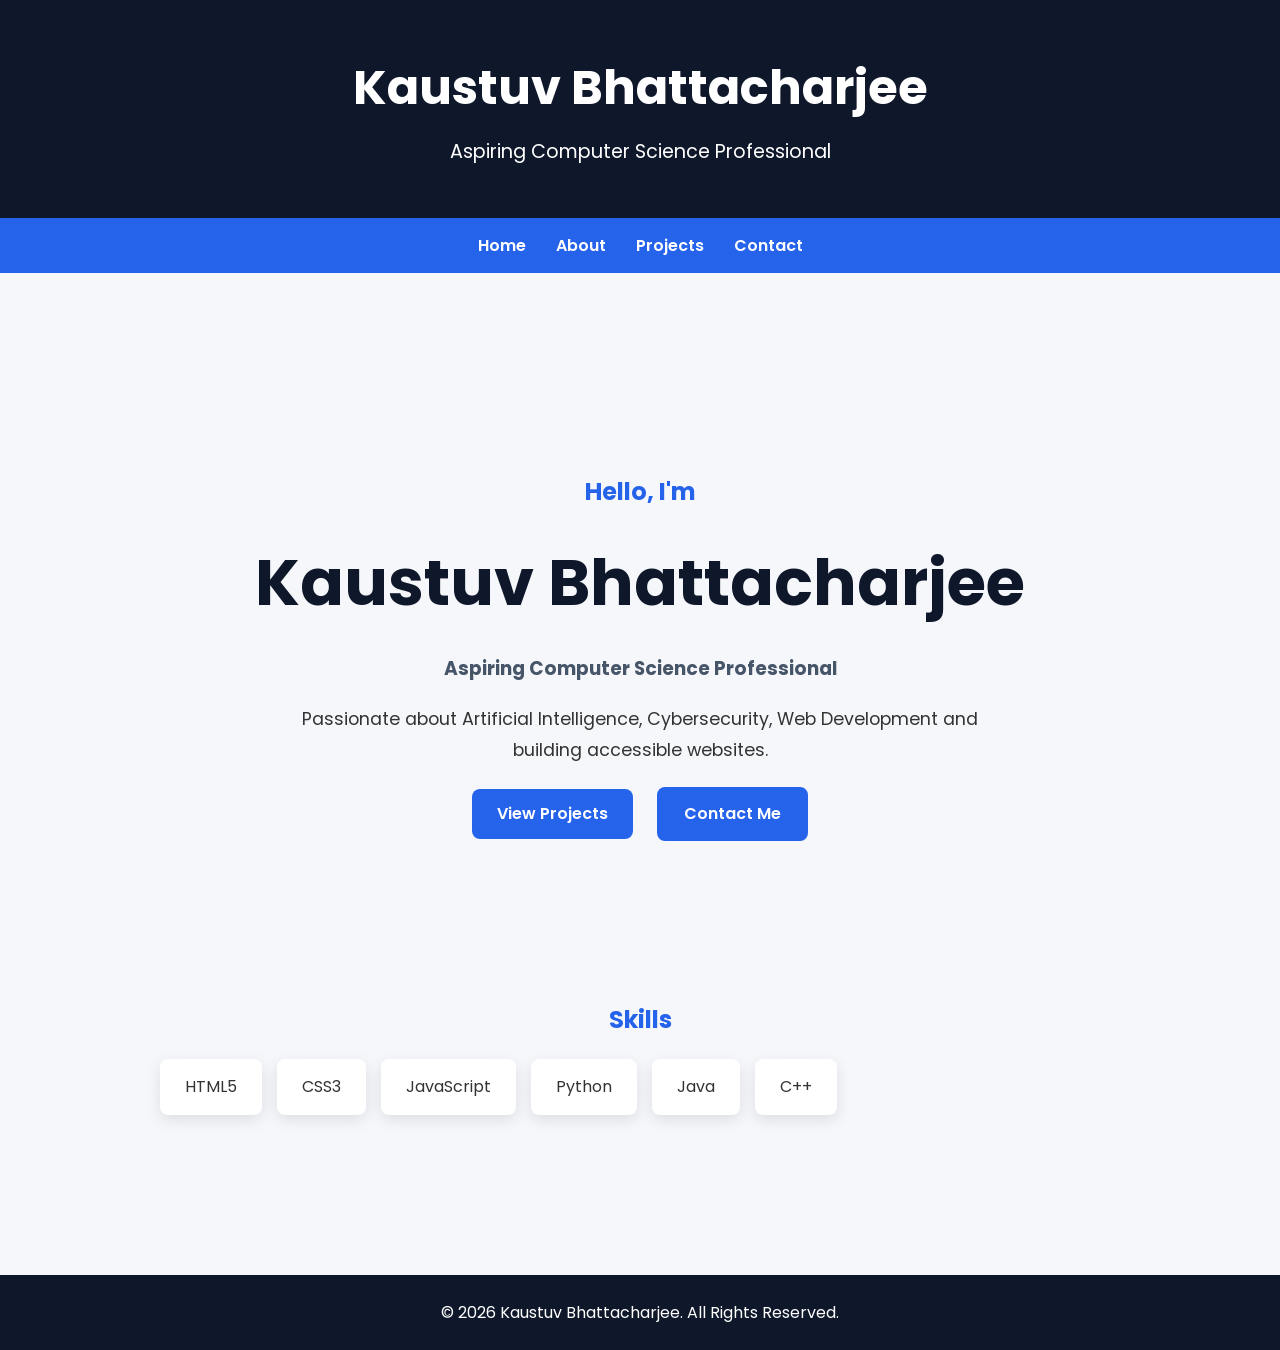
==== index.html @ 0287fb3d "Initial portfolio website" ====
<!DOCTYPE html>
<html lang="en">
<head>
    <meta charset="UTF-8">
    <meta name="viewport" content="width=device-width, initial-scale=1.0">

    <!-- SEO Meta Tags -->
    <meta name="description" content="Portfolio of Kaustuv Bhattacharjee, Aspiring Computer Science Professional specializing in AI, Cybersecurity, and Web Development.">
    <meta name="keywords" content="Portfolio, Computer Science, AI, Cybersecurity, Web Development">
    <meta name="author" content="Kaustuv Bhattacharjee">

    <title>Kaustuv Bhattacharjee | Portfolio</title>

    <link rel="stylesheet" href="css/style.css">
    <link rel="stylesheet" href="css/responsive.css">
</head>

<body>

    <a href="#main-content" class="skip-link">Skip to Main Content</a>

    <header>
        <h1>Kaustuv Bhattacharjee</h1>
        <p>Aspiring Computer Science Professional</p>
    </header>

    <nav aria-label="Primary Navigation">
        <ul>
            <li><a href="index.html" aria-current="page">Home</a></li>
            <li><a href="about.html">About</a></li>
            <li><a href="projects.html">Projects</a></li>
            <li><a href="contact.html">Contact</a></li>
        </ul>
    </nav>

    <main id="main-content">

        <section id="hero">

    <section id="hero">

    <div class="hero-text">

        <h2>Hello, I'm</h2>

        <h1>Kaustuv Bhattacharjee</h1>

        <h3>Aspiring Computer Science Professional</h3>

        <p>
            Passionate about Artificial Intelligence, Cybersecurity,
            Web Development and building accessible websites.
        </p>

        <a href="projects.html" class="btn">View Projects</a>

        <a href="contact.html" class="btn-secondary">Contact Me</a>

    </div>

</section>
        <section id="skills">
            <h2>Skills</h2>

            <ul>
                <li>HTML5</li>
                <li>CSS3</li>
                <li>JavaScript</li>
                <li>Python</li>
                <li>Java</li>
                <li>C++</li>
            </ul>
        </section>

    </main>

    <footer>
        <p>&copy; 2026 Kaustuv Bhattacharjee. All Rights Reserved.</p>
    </footer>

    <script src="js/script.js"></script>

</body>
</html>
---- css/style.css ----
/* Google Font */
@import url('https://fonts.googleapis.com/css2?family=Poppins:wght@300;400;600;700&display=swap');

*{
    margin:0;
    padding:0;
    box-sizing:border-box;
    font-family:'Poppins',sans-serif;
}

html{
    scroll-behavior:smooth;
}

body{
    background:#f5f7fa;
    color:#333;
    line-height:1.6;
}

/* Skip Link */
.skip-link{
    position:absolute;
    left:-9999px;
}

.skip-link:focus{
    left:20px;
    top:20px;
    background:#2563eb;
    color:white;
    padding:10px;
    border-radius:5px;
}

/* Header */

header{
    background:#0f172a;
    color:white;
    text-align:center;
    padding:50px 20px;
}

header h1{
    font-size:3rem;
}

header p{
    font-size:1.2rem;
    margin-top:10px;
}

/* Navigation */

nav{
    background:#2563eb;
    position:sticky;
    top:0;
}

nav ul{
    display:flex;
    justify-content:center;
    list-style:none;
}

nav ul li{
    margin:15px;
}

nav a{
    color:white;
    text-decoration:none;
    font-weight:600;
}

nav a:hover{
    color:#ffd700;
}

/* Sections */

section{
    max-width:1000px;
    margin:auto;
    padding:60px 20px;
}

section h2{
    margin-bottom:20px;
    color:#2563eb;
}

/* Button */

#hero a{
    display:inline-block;
    margin-top:20px;
    background:#2563eb;
    color:white;
    padding:12px 25px;
    text-decoration:none;
    border-radius:8px;
    transition:.3s;
}

#hero a:hover{
    background:#1d4ed8;
}

/* Skills */

#skills ul{
    display:flex;
    flex-wrap:wrap;
    gap:15px;
    list-style:none;
}

#skills li{
    background:white;
    padding:15px 25px;
    border-radius:8px;
    box-shadow:0 5px 15px rgba(0,0,0,.1);
}

/* Footer */

footer{
    background:#0f172a;
    color:white;
    text-align:center;
    padding:25px;
}
/* Hero Section */

#hero{
    max-width:1100px;
    margin:auto;
    text-align:center;
    padding:100px 20px;
}

.hero-text h2{
    color:#2563eb;
    font-size:1.5rem;
}

.hero-text h1{
    font-size:4rem;
    color:#0f172a;
    margin:20px 0;
}

.hero-text h3{
    color:#475569;
    margin-bottom:20px;
}

.hero-text p{
    max-width:700px;
    margin:auto;
    font-size:1.1rem;
    line-height:1.8;
}

.btn,
.btn-secondary{
    display:inline-block;
    margin:30px 10px 0;
    padding:14px 30px;
    border-radius:8px;
    text-decoration:none;
    font-weight:600;
}

.btn{
    background:#2563eb;
    color:white;
}

.btn:hover{
    background:#1d4ed8;
}

.btn-secondary{
    border:2px solid #2563eb;
    color:#2563eb;
}

.btn-secondary:hover{
    background:#2563eb;
    color:white;
}
/* Projects */

.project-grid{
display:grid;
grid-template-columns:repeat(auto-fit,minmax(300px,1fr));
gap:30px;
margin-top:30px;
}

.project-card{
background:white;
padding:25px;
border-radius:12px;
box-shadow:0 10px 20px rgba(0,0,0,.1);
transition:.3s;
}

.project-card:hover{
transform:translateY(-8px);
}

.project-card h3{
margin-bottom:15px;
color:#2563eb;
}

.project-card a{
display:inline-block;
margin-top:15px;
text-decoration:none;
background:#2563eb;
color:white;
padding:10px 18px;
border-radius:6px;
}
/* Contact Form */

form{

max-width:700px;

margin:auto;

background:white;

padding:35px;

border-radius:12px;

box-shadow:0 10px 25px rgba(0,0,0,.1);

}

.form-group{

margin-bottom:20px;

}

label{

display:block;

margin-bottom:8px;

font-weight:600;

}

input,
textarea{

width:100%;

padding:12px;

border:1px solid #ccc;

border-radius:8px;

font-size:16px;

}

input:focus,
textarea:focus{

outline:3px solid #2563eb;

border-color:#2563eb;

}

button{

background:#2563eb;

color:white;

padding:12px 24px;

border:none;

border-radius:8px;

font-size:16px;

cursor:pointer;

}

button:hover{

background:#1d4ed8;

}
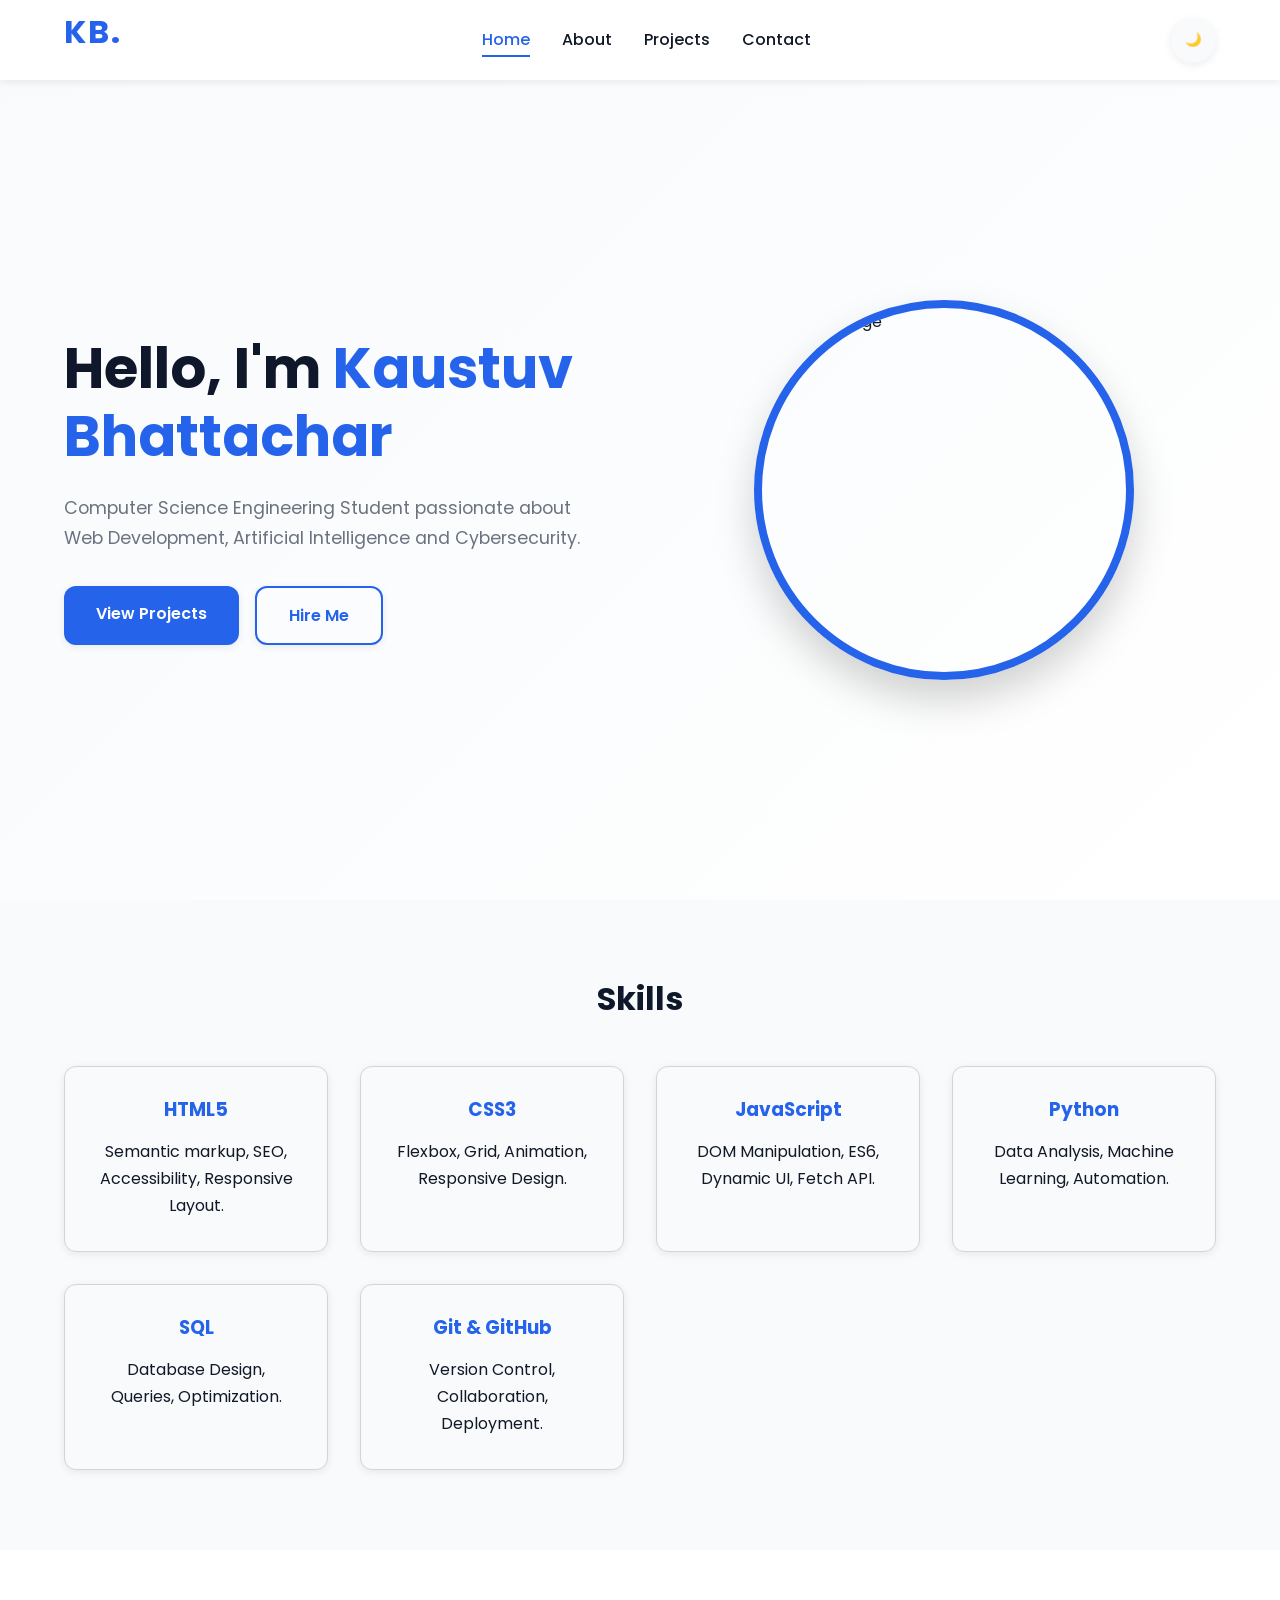
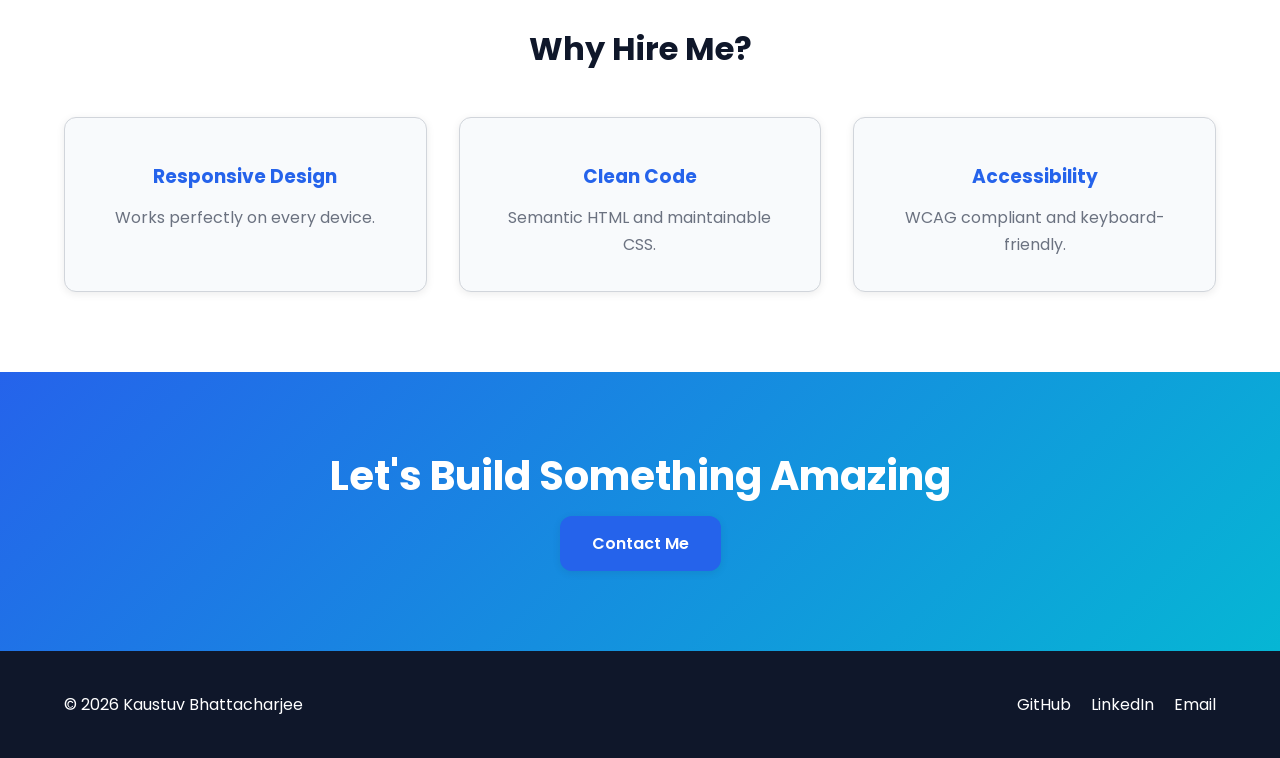
==== commit b6356979: "Initial portfolio submission" ====
--- a/index.html
+++ b/index.html
@@ -1,84 +1,364 @@
 <!DOCTYPE html>
 <html lang="en">
+
 <head>
+
     <meta charset="UTF-8">
     <meta name="viewport" content="width=device-width, initial-scale=1.0">
 
-    <!-- SEO Meta Tags -->
-    <meta name="description" content="Portfolio of Kaustuv Bhattacharjee, Aspiring Computer Science Professional specializing in AI, Cybersecurity, and Web Development.">
-    <meta name="keywords" content="Portfolio, Computer Science, AI, Cybersecurity, Web Development">
+    <title>Kaustuv Bhattacharjee | Portfolio</title>
+
+    <meta name="description"
+        content="Professional portfolio of Kaustuv Bhattacharjee - Computer Science Engineering Student, Web Developer, AI Enthusiast and Problem Solver.">
+
+    <meta name="keywords"
+        content="Portfolio, HTML5, CSS3, JavaScript, Web Developer, AI, CSE Student">
+
     <meta name="author" content="Kaustuv Bhattacharjee">
 
-    <title>Kaustuv Bhattacharjee | Portfolio</title>
-
+    <link rel="stylesheet" href="css/theme.css">
     <link rel="stylesheet" href="css/style.css">
     <link rel="stylesheet" href="css/responsive.css">
+
+    <script defer src="js/script.js"></script>
+
 </head>
 
 <body>
 
-    <a href="#main-content" class="skip-link">Skip to Main Content</a>
-
-    <header>
-        <h1>Kaustuv Bhattacharjee</h1>
-        <p>Aspiring Computer Science Professional</p>
+    <!-- Skip Navigation -->
+
+    <a href="#main-content" class="skip-link">
+        Skip to Main Content
+    </a>
+
+    <!-- Header -->
+
+    <header class="header">
+
+        <div class="container">
+
+            <h1 class="logo">KB.</h1>
+
+            <nav class="navbar" aria-label="Primary Navigation">
+
+                <button class="menu-toggle"
+                    aria-label="Toggle Navigation">
+
+                    ☰
+
+                </button>
+
+                <ul class="nav-links">
+
+                    <li><a href="index.html" class="active">Home</a></li>
+
+                    <li><a href="about.html">About</a></li>
+
+                    <li><a href="projects.html">Projects</a></li>
+
+                    <li><a href="contact.html">Contact</a></li>
+
+                </ul>
+
+            </nav>
+
+            <button id="themeToggle"
+                aria-label="Toggle Dark Mode">
+
+                🌙
+
+            </button>
+
+        </div>
+
     </header>
 
-    <nav aria-label="Primary Navigation">
-        <ul>
-            <li><a href="index.html" aria-current="page">Home</a></li>
-            <li><a href="about.html">About</a></li>
-            <li><a href="projects.html">Projects</a></li>
-            <li><a href="contact.html">Contact</a></li>
-        </ul>
-    </nav>
+    <!-- Hero -->
 
     <main id="main-content">
 
-        <section id="hero">
-
-    <section id="hero">
-
-    <div class="hero-text">
-
-        <h2>Hello, I'm</h2>
-
-        <h1>Kaustuv Bhattacharjee</h1>
-
-        <h3>Aspiring Computer Science Professional</h3>
-
-        <p>
-            Passionate about Artificial Intelligence, Cybersecurity,
-            Web Development and building accessible websites.
-        </p>
-
-        <a href="projects.html" class="btn">View Projects</a>
-
-        <a href="contact.html" class="btn-secondary">Contact Me</a>
-
-    </div>
-
-</section>
-        <section id="skills">
-            <h2>Skills</h2>
-
-            <ul>
-                <li>HTML5</li>
-                <li>CSS3</li>
-                <li>JavaScript</li>
-                <li>Python</li>
-                <li>Java</li>
-                <li>C++</li>
-            </ul>
+        <section class="hero">
+
+            <div class="container hero-grid">
+
+                <div class="hero-text">
+
+                    <h2>
+
+                        Hello,
+
+                        I'm
+
+                        <span>Kaustuv Bhattacharjee</span>
+
+                    </h2>
+
+                    <p>
+
+                        Computer Science Engineering Student
+                        passionate about Web Development,
+                        Artificial Intelligence and Cybersecurity.
+
+                    </p>
+
+                    <div class="hero-buttons">
+
+                        <a href="projects.html"
+                            class="btn">
+
+                            View Projects
+
+                        </a>
+
+                        <a href="contact.html"
+                            class="btn secondary">
+
+                            Hire Me
+
+                        </a>
+
+                    </div>
+
+                </div>
+
+                <div class="hero-image">
+
+                    <img
+                        src="https://images.unsplash.com/photo-1500648767791-00dcc994a43e?w=600"
+                        alt="Profile Image">
+
+                </div>
+
+            </div>
+
         </section>
 
+        <!-- Skills -->
+
+        <section class="skills">
+
+            <div class="container">
+
+                <h2 class="section-title">
+
+                    Skills
+
+                </h2>
+
+                <div class="skill-grid">
+
+                    <article class="card">
+
+                        <h3>HTML5</h3>
+
+                        <p>
+
+                            Semantic markup, SEO,
+                            Accessibility,
+                            Responsive Layout.
+
+                        </p>
+
+                    </article>
+
+                    <article class="card">
+
+                        <h3>CSS3</h3>
+
+                        <p>
+
+                            Flexbox,
+                            Grid,
+                            Animation,
+                            Responsive Design.
+
+                        </p>
+
+                    </article>
+
+                    <article class="card">
+
+                        <h3>JavaScript</h3>
+
+                        <p>
+
+                            DOM Manipulation,
+                            ES6,
+                            Dynamic UI,
+                            Fetch API.
+
+                        </p>
+
+                    </article>
+
+                    <article class="card">
+
+                        <h3>Python</h3>
+
+                        <p>
+
+                            Data Analysis,
+                            Machine Learning,
+                            Automation.
+
+                        </p>
+
+                    </article>
+
+                    <article class="card">
+
+                        <h3>SQL</h3>
+
+                        <p>
+
+                            Database Design,
+                            Queries,
+                            Optimization.
+
+                        </p>
+
+                    </article>
+
+                    <article class="card">
+
+                        <h3>Git & GitHub</h3>
+
+                        <p>
+
+                            Version Control,
+                            Collaboration,
+                            Deployment.
+
+                        </p>
+
+                    </article>
+
+                </div>
+
+            </div>
+
+        </section>
+
+        <!-- Features -->
+
+        <section class="features">
+
+            <div class="container">
+
+                <h2 class="section-title">
+
+                    Why Hire Me?
+
+                </h2>
+
+                <div class="feature-grid">
+
+                    <div class="feature-box">
+
+                        <h3>
+
+                            Responsive Design
+
+                        </h3>
+
+                        <p>
+
+                            Works perfectly on every device.
+
+                        </p>
+
+                    </div>
+
+                    <div class="feature-box">
+
+                        <h3>
+
+                            Clean Code
+
+                        </h3>
+
+                        <p>
+
+                            Semantic HTML and maintainable CSS.
+
+                        </p>
+
+                    </div>
+
+                    <div class="feature-box">
+
+                        <h3>
+
+                            Accessibility
+
+                        </h3>
+
+                        <p>
+
+                            WCAG compliant and keyboard-friendly.
+
+                        </p>
+
+                    </div>
+
+                </div>
+
+            </div>
+
+        </section>
+
+        <!-- CTA -->
+
+        <section class="cta">
+
+            <div class="container">
+
+                <h2>
+
+                    Let's Build Something Amazing
+
+                </h2>
+
+                <a href="contact.html"
+                    class="btn">
+
+                    Contact Me
+
+                </a>
+
+            </div>
+
+        </section>
+
     </main>
 
-    <footer>
-        <p>&copy; 2026 Kaustuv Bhattacharjee. All Rights Reserved.</p>
+    <!-- Footer -->
+
+    <footer class="footer">
+
+        <div class="container">
+
+            <p>
+
+                © 2026 Kaustuv Bhattacharjee
+
+            </p>
+
+            <div class="socials">
+
+                <a href="#">GitHub</a>
+
+                <a href="#">LinkedIn</a>
+
+                <a href="#">Email</a>
+
+            </div>
+
+        </div>
+
     </footer>
 
-    <script src="js/script.js"></script>
-
 </body>
+
 </html>
--- a/css/theme.css
+++ b/css/theme.css
@@ -0,0 +1,579 @@
+/* ===================================================
+   THEME.CSS
+   Global Theme Variables
+   Light & Dark Mode
+   =================================================== */
+
+/* GOOGLE FONT */
+
+@import url('https://fonts.googleapis.com/css2?family=Poppins:wght@300;400;500;600;700;800&display=swap');
+
+/* ===================================================
+   ROOT VARIABLES
+   =================================================== */
+
+:root{
+
+    /* COLORS */
+
+    --primary:#2563eb;
+    --primary-dark:#1d4ed8;
+
+    --secondary:#06b6d4;
+
+    --accent:#f97316;
+
+    --success:#10b981;
+
+    --danger:#ef4444;
+
+    --warning:#facc15;
+
+    /* BACKGROUND */
+
+    --bg:#ffffff;
+
+    --surface:#f8fafc;
+
+    --surface-2:#eef2f7;
+
+    /* TEXT */
+
+    --text:#111827;
+
+    --text-light:#6b7280;
+
+    --heading:#0f172a;
+
+    /* BORDER */
+
+    --border:#d1d5db;
+
+    /* SHADOW */
+
+    --shadow-sm:0 2px 8px rgba(0,0,0,.08);
+
+    --shadow-md:0 8px 20px rgba(0,0,0,.12);
+
+    --shadow-lg:0 20px 40px rgba(0,0,0,.18);
+
+    /* RADIUS */
+
+    --radius-sm:8px;
+
+    --radius:12px;
+
+    --radius-lg:20px;
+
+    --radius-xl:32px;
+
+    /* TRANSITIONS */
+
+    --transition:.3s ease;
+
+    --transition-long:.6s ease;
+
+    /* LAYOUT */
+
+    --container:1200px;
+
+    --header-height:80px;
+
+    /* FONT */
+
+    --font:'Poppins',sans-serif;
+
+}
+
+/* ===================================================
+   DARK MODE
+   =================================================== */
+
+body.dark{
+
+    --bg:#0f172a;
+
+    --surface:#1e293b;
+
+    --surface-2:#334155;
+
+    --text:#e5e7eb;
+
+    --text-light:#cbd5e1;
+
+    --heading:#ffffff;
+
+    --border:#475569;
+
+    --shadow-sm:0 2px 8px rgba(0,0,0,.30);
+
+    --shadow-md:0 10px 25px rgba(0,0,0,.40);
+
+    --shadow-lg:0 20px 45px rgba(0,0,0,.55);
+
+}
+
+/* ===================================================
+   GLOBAL RESET
+   =================================================== */
+
+*{
+
+    margin:0;
+
+    padding:0;
+
+    box-sizing:border-box;
+
+}
+
+html{
+
+    scroll-behavior:smooth;
+
+}
+
+body{
+
+    font-family:var(--font);
+
+    background:var(--bg);
+
+    color:var(--text);
+
+    line-height:1.7;
+
+    transition:background var(--transition),
+               color var(--transition);
+
+}
+
+img{
+
+    max-width:100%;
+
+    display:block;
+
+}
+
+a{
+
+    text-decoration:none;
+
+    color:inherit;
+
+    transition:var(--transition);
+
+}
+
+ul{
+
+    list-style:none;
+
+}
+
+button{
+
+    cursor:pointer;
+
+    font-family:inherit;
+
+}
+
+input,
+textarea,
+button{
+
+    border:none;
+
+    outline:none;
+
+}
+/* ===================================================
+   LAYOUT
+=================================================== */
+
+.container{
+
+    width:min(90%, var(--container));
+
+    margin:auto;
+
+}
+
+section{
+
+    padding:5rem 0;
+
+}
+
+/* ===================================================
+   HEADINGS
+=================================================== */
+
+h1,
+h2,
+h3,
+h4,
+h5,
+h6{
+
+    color:var(--heading);
+
+    line-height:1.2;
+
+    margin-bottom:1rem;
+
+}
+
+.section-title{
+
+    text-align:center;
+
+    font-size:2rem;
+
+    margin-bottom:3rem;
+
+}
+
+/* ===================================================
+   BUTTONS
+=================================================== */
+
+.btn{
+
+    display:inline-block;
+
+    padding:14px 32px;
+
+    background:var(--primary);
+
+    color:#fff;
+
+    border-radius:var(--radius);
+
+    font-weight:600;
+
+    transition:var(--transition);
+
+    box-shadow:var(--shadow-sm);
+
+}
+
+.btn:hover{
+
+    background:var(--primary-dark);
+
+    transform:translateY(-3px);
+
+    box-shadow:var(--shadow-md);
+
+}
+
+.btn.secondary{
+
+    background:transparent;
+
+    color:var(--primary);
+
+    border:2px solid var(--primary);
+
+}
+
+.btn.secondary:hover{
+
+    background:var(--primary);
+
+    color:#fff;
+
+}
+
+/* ===================================================
+   CARDS
+=================================================== */
+
+.card{
+
+    background:var(--surface);
+
+    border-radius:var(--radius);
+
+    padding:2rem;
+
+    border:1px solid var(--border);
+
+    box-shadow:var(--shadow-sm);
+
+    transition:var(--transition);
+
+}
+
+.card:hover{
+
+    transform:translateY(-8px);
+
+    box-shadow:var(--shadow-lg);
+
+}
+
+/* ===================================================
+   FORM ELEMENTS
+=================================================== */
+
+input,
+textarea{
+
+    width:100%;
+
+    padding:14px;
+
+    border:1px solid var(--border);
+
+    border-radius:var(--radius-sm);
+
+    background:var(--surface);
+
+    color:var(--text);
+
+    transition:var(--transition);
+
+}
+
+input:focus,
+textarea:focus{
+
+    border-color:var(--primary);
+
+    box-shadow:0 0 0 3px rgba(37,99,235,.15);
+
+}
+
+/* ===================================================
+   ACCESSIBILITY
+=================================================== */
+
+.skip-link{
+
+    position:absolute;
+
+    left:-999px;
+
+    top:10px;
+
+    background:var(--primary);
+
+    color:#fff;
+
+    padding:12px 20px;
+
+    border-radius:var(--radius);
+
+    z-index:9999;
+
+}
+
+.skip-link:focus{
+
+    left:10px;
+
+}
+
+:focus-visible{
+
+    outline:3px solid var(--secondary);
+
+    outline-offset:3px;
+
+}
+
+/* ===================================================
+   SCROLLBAR
+=================================================== */
+
+::-webkit-scrollbar{
+
+    width:10px;
+
+}
+
+::-webkit-scrollbar-track{
+
+    background:var(--surface);
+
+}
+
+::-webkit-scrollbar-thumb{
+
+    background:var(--primary);
+
+    border-radius:20px;
+
+}
+
+::-webkit-scrollbar-thumb:hover{
+
+    background:var(--primary-dark);
+
+}
+
+/* ===================================================
+   TEXT SELECTION
+=================================================== */
+
+::selection{
+
+    background:var(--primary);
+
+    color:#fff;
+
+}
+
+/* ===================================================
+   HELPERS
+=================================================== */
+
+.text-center{
+
+    text-align:center;
+
+}
+
+.mt-1{
+
+    margin-top:1rem;
+
+}
+
+.mt-2{
+
+    margin-top:2rem;
+
+}
+
+.mt-3{
+
+    margin-top:3rem;
+
+}
+
+.mb-1{
+
+    margin-bottom:1rem;
+
+}
+
+.mb-2{
+
+    margin-bottom:2rem;
+
+}
+
+.mb-3{
+
+    margin-bottom:3rem;
+
+}
+
+/* ===================================================
+   ANIMATIONS
+=================================================== */
+
+@keyframes fadeIn{
+
+    from{
+
+        opacity:0;
+
+    }
+
+    to{
+
+        opacity:1;
+
+    }
+
+}
+
+@keyframes slideUp{
+
+    from{
+
+        opacity:0;
+
+        transform:translateY(40px);
+
+    }
+
+    to{
+
+        opacity:1;
+
+        transform:translateY(0);
+
+    }
+
+}
+
+@keyframes slideLeft{
+
+    from{
+
+        opacity:0;
+
+        transform:translateX(-40px);
+
+    }
+
+    to{
+
+        opacity:1;
+
+        transform:translateX(0);
+
+    }
+
+}
+
+@keyframes slideRight{
+
+    from{
+
+        opacity:0;
+
+        transform:translateX(40px);
+
+    }
+
+    to{
+
+        opacity:1;
+
+        transform:translateX(0);
+
+    }
+
+}
+
+.fade-in{
+
+    animation:fadeIn .8s ease forwards;
+
+}
+
+.slide-up{
+
+    animation:slideUp .8s ease forwards;
+
+}
+
+.slide-left{
+
+    animation:slideLeft .8s ease forwards;
+
+}
+
+.slide-right{
+
+    animation:slideRight .8s ease forwards;
+
+}
--- a/css/style.css
+++ b/css/style.css
@@ -1,311 +1,1366 @@
-/* Google Font */
-@import url('https://fonts.googleapis.com/css2?family=Poppins:wght@300;400;600;700&display=swap');
-
-*{
-    margin:0;
-    padding:0;
-    box-sizing:border-box;
-    font-family:'Poppins',sans-serif;
-}
-
-html{
-    scroll-behavior:smooth;
-}
-
-body{
-    background:#f5f7fa;
-    color:#333;
-    line-height:1.6;
-}
-
-/* Skip Link */
-.skip-link{
+/* ===================================================
+   STYLE.CSS
+   Main Portfolio Styles
+   =================================================== */
+
+/* =========================
+   HEADER
+========================= */
+
+.header{
+
+    position:sticky;
+
+    top:0;
+
+    width:100%;
+
+    background:var(--bg);
+
+    box-shadow:var(--shadow-sm);
+
+    z-index:1000;
+
+    transition:var(--transition);
+
+}
+
+.header .container{
+
+    display:flex;
+
+    justify-content:space-between;
+
+    align-items:center;
+
+    height:var(--header-height);
+
+}
+
+/* =========================
+   LOGO
+========================= */
+
+.logo{
+
+    font-size:2rem;
+
+    font-weight:700;
+
+    color:var(--primary);
+
+    letter-spacing:2px;
+
+}
+
+/* =========================
+   NAVIGATION
+========================= */
+
+.navbar{
+
+    display:flex;
+
+    align-items:center;
+
+    gap:2rem;
+
+}
+
+.nav-links{
+
+    display:flex;
+
+    gap:2rem;
+
+    align-items:center;
+
+}
+
+.nav-links a{
+
+    font-weight:500;
+
+    color:var(--text);
+
+    position:relative;
+
+    transition:var(--transition);
+
+}
+
+.nav-links a:hover{
+
+    color:var(--primary);
+
+}
+
+.nav-links a.active{
+
+    color:var(--primary);
+
+}
+
+.nav-links a::after{
+
+    content:"";
+
     position:absolute;
-    left:-9999px;
-}
-
-.skip-link:focus{
-    left:20px;
-    top:20px;
-    background:#2563eb;
+
+    left:0;
+
+    bottom:-6px;
+
+    width:0;
+
+    height:2px;
+
+    background:var(--primary);
+
+    transition:.3s;
+
+}
+
+.nav-links a:hover::after,
+
+.nav-links a.active::after{
+
+    width:100%;
+
+}
+
+/* =========================
+   MENU BUTTON
+========================= */
+
+.menu-toggle{
+
+    display:none;
+
+    background:none;
+
+    color:var(--text);
+
+    font-size:2rem;
+
+}
+
+/* =========================
+   THEME BUTTON
+========================= */
+
+#themeToggle{
+
+    width:45px;
+
+    height:45px;
+
+    border-radius:50%;
+
+    background:var(--surface);
+
+    color:var(--text);
+
+    display:grid;
+
+    place-items:center;
+
+    box-shadow:var(--shadow-sm);
+
+    transition:var(--transition);
+
+}
+
+#themeToggle:hover{
+
+    transform:rotate(180deg);
+
+}
+
+/* =========================
+   HERO
+========================= */
+
+.hero{
+
+    min-height:calc(100vh - var(--header-height));
+
+    display:flex;
+
+    align-items:center;
+
+    background:linear-gradient(
+        135deg,
+        var(--surface),
+        var(--bg)
+    );
+
+}
+
+.hero-grid{
+
+    display:grid;
+
+    grid-template-columns:1fr 1fr;
+
+    gap:4rem;
+
+    align-items:center;
+
+}
+
+.hero-text{
+
+    animation:slideLeft .8s ease;
+
+}
+
+.hero-text h2{
+
+    font-size:3.5rem;
+
+    margin-bottom:1.5rem;
+
+}
+
+.hero-text span{
+
+    color:var(--primary);
+
+}
+
+.hero-text p{
+
+    font-size:1.1rem;
+
+    color:var(--text-light);
+
+    margin-bottom:2rem;
+
+}
+
+.hero-buttons{
+
+    display:flex;
+
+    gap:1rem;
+
+    flex-wrap:wrap;
+
+}
+
+/* =========================
+   HERO IMAGE
+========================= */
+
+.hero-image{
+
+    display:flex;
+
+    justify-content:center;
+
+    animation:slideRight .8s ease;
+
+}
+
+.hero-image img{
+
+    width:380px;
+
+    height:380px;
+
+    object-fit:cover;
+
+    border-radius:50%;
+
+    border:8px solid var(--primary);
+
+    box-shadow:var(--shadow-lg);
+
+    transition:var(--transition-long);
+
+}
+
+.hero-image img:hover{
+
+    transform:scale(1.05);
+
+}
+
+/* =========================
+   PAGE HERO
+========================= */
+
+.page-hero{
+
+    background:linear-gradient(
+        135deg,
+        var(--primary),
+        var(--secondary)
+    );
+
     color:white;
-    padding:10px;
-    border-radius:5px;
-}
-
-/* Header */
-
-header{
-    background:#0f172a;
+
+    text-align:center;
+
+    padding:6rem 0;
+
+}
+
+.page-hero h2{
+
     color:white;
+
+    font-size:3rem;
+
+}
+
+.page-hero p{
+
+    max-width:700px;
+
+    margin:auto;
+
+    font-size:1.1rem;
+
+}
+/* ===================================================
+   ABOUT SECTION
+=================================================== */
+
+.about-section{
+
+    padding:5rem 0;
+
+}
+
+.about-grid{
+
+    display:grid;
+
+    grid-template-columns:1fr 1fr;
+
+    gap:4rem;
+
+    align-items:center;
+
+}
+
+.profile-image{
+
+    width:100%;
+
+    max-width:420px;
+
+    margin:auto;
+
+    border-radius:20px;
+
+    box-shadow:var(--shadow-lg);
+
+    transition:var(--transition);
+
+}
+
+.profile-image:hover{
+
+    transform:scale(1.03);
+
+}
+
+.about-grid p{
+
+    color:var(--text-light);
+
+    margin-bottom:1.5rem;
+
+    text-align:justify;
+
+}
+
+/* ===================================================
+   SKILLS
+=================================================== */
+
+.skills,
+.skills-section{
+
+    background:var(--surface);
+
+}
+
+.skill-grid{
+
+    display:grid;
+
+    grid-template-columns:repeat(auto-fit,minmax(250px,1fr));
+
+    gap:2rem;
+
+}
+
+.skill-grid .card{
+
     text-align:center;
-    padding:50px 20px;
-}
-
-header h1{
+
+}
+
+.skill-grid .card h3{
+
+    color:var(--primary);
+
+    margin-bottom:1rem;
+
+}
+
+.skill-grid .card:hover{
+
+    transform:translateY(-10px);
+
+}
+
+/* ===================================================
+   FEATURES
+=================================================== */
+
+.feature-grid{
+
+    display:grid;
+
+    grid-template-columns:repeat(auto-fit,minmax(260px,1fr));
+
+    gap:2rem;
+
+}
+
+.feature-box{
+
+    background:var(--surface);
+
+    border:1px solid var(--border);
+
+    border-radius:var(--radius);
+
+    padding:2rem;
+
+    text-align:center;
+
+    box-shadow:var(--shadow-sm);
+
+    transition:var(--transition);
+
+}
+
+.feature-box:hover{
+
+    transform:translateY(-8px);
+
+    box-shadow:var(--shadow-lg);
+
+}
+
+.feature-box h3{
+
+    color:var(--primary);
+
+    margin:1rem 0;
+
+}
+
+.feature-box p{
+
+    color:var(--text-light);
+
+}
+
+/* ===================================================
+   TIMELINE
+=================================================== */
+
+.timeline{
+
+    display:grid;
+
+    gap:2rem;
+
+}
+
+.timeline-card{
+
+    background:var(--surface);
+
+    border-left:6px solid var(--primary);
+
+    padding:2rem;
+
+    border-radius:0 var(--radius) var(--radius) 0;
+
+    box-shadow:var(--shadow-sm);
+
+    transition:var(--transition);
+
+}
+
+.timeline-card:hover{
+
+    transform:translateX(8px);
+
+    box-shadow:var(--shadow-md);
+
+}
+
+.timeline-card h4{
+
+    color:var(--primary);
+
+    margin-bottom:.5rem;
+
+}
+
+.timeline-card span{
+
+    display:inline-block;
+
+    margin-top:1rem;
+
+    color:var(--text-light);
+
+    font-size:.9rem;
+
+}
+
+/* ===================================================
+   STATISTICS
+=================================================== */
+
+.stats{
+
+    background:var(--surface);
+
+}
+
+.stats-grid{
+
+    display:grid;
+
+    grid-template-columns:repeat(auto-fit,minmax(220px,1fr));
+
+    gap:2rem;
+
+}
+
+.stat-card{
+
+    background:var(--bg);
+
+    border-radius:var(--radius);
+
+    padding:2.5rem;
+
+    text-align:center;
+
+    border:1px solid var(--border);
+
+    box-shadow:var(--shadow-sm);
+
+    transition:var(--transition);
+
+}
+
+.stat-card:hover{
+
+    transform:translateY(-10px);
+
+    box-shadow:var(--shadow-lg);
+
+}
+
+.stat-card h2,
+
+.stat-card h3{
+
     font-size:3rem;
-}
-
-header p{
-    font-size:1.2rem;
-    margin-top:10px;
-}
-
-/* Navigation */
-
-nav{
-    background:#2563eb;
-    position:sticky;
-    top:0;
-}
-
-nav ul{
+
+    color:var(--primary);
+
+    margin-bottom:1rem;
+
+}
+
+.stat-card p{
+
+    color:var(--text-light);
+
+}
+
+/* ===================================================
+   CALL TO ACTION
+=================================================== */
+
+.cta{
+
+    text-align:center;
+
+    background:linear-gradient(
+        135deg,
+        var(--primary),
+        var(--secondary)
+    );
+
+    color:white;
+
+}
+
+.cta h2{
+
+    color:white;
+
+    margin-bottom:1rem;
+
+    font-size:2.5rem;
+
+}
+
+.cta p{
+
+    max-width:700px;
+
+    margin:0 auto 2rem;
+
+    font-size:1.05rem;
+
+}
+/* ===================================================
+   PROJECT FILTER
+=================================================== */
+
+.project-filter{
+
+    padding-bottom:2rem;
+
+}
+
+.filter-buttons{
+
     display:flex;
+
     justify-content:center;
-    list-style:none;
-}
-
-nav ul li{
-    margin:15px;
-}
-
-nav a{
-    color:white;
-    text-decoration:none;
+
+    align-items:center;
+
+    flex-wrap:wrap;
+
+    gap:1rem;
+
+}
+
+.filter-btn{
+
+    padding:12px 24px;
+
+    background:var(--surface);
+
+    color:var(--text);
+
+    border:1px solid var(--border);
+
+    border-radius:30px;
+
     font-weight:600;
-}
-
-nav a:hover{
-    color:#ffd700;
-}
-
-/* Sections */
-
-section{
-    max-width:1000px;
-    margin:auto;
-    padding:60px 20px;
-}
-
-section h2{
-    margin-bottom:20px;
-    color:#2563eb;
-}
-
-/* Button */
-
-#hero a{
+
+    cursor:pointer;
+
+    transition:var(--transition);
+
+}
+
+.filter-btn:hover,
+
+.filter-btn.active{
+
+    background:var(--primary);
+
+    color:#fff;
+
+    border-color:var(--primary);
+
+}
+
+/* ===================================================
+   PROJECT GRID
+=================================================== */
+
+.project-grid{
+
+    display:grid;
+
+    grid-template-columns:repeat(auto-fit,minmax(340px,1fr));
+
+    gap:2rem;
+
+}
+
+.project-card{
+
+    background:var(--surface);
+
+    border-radius:var(--radius);
+
+    overflow:hidden;
+
+    border:1px solid var(--border);
+
+    box-shadow:var(--shadow-sm);
+
+    transition:var(--transition);
+
+}
+
+.project-card:hover{
+
+    transform:translateY(-10px);
+
+    box-shadow:var(--shadow-lg);
+
+}
+
+.project-card img{
+
+    width:100%;
+
+    height:220px;
+
+    object-fit:cover;
+
+}
+
+.project-content{
+
+    padding:2rem;
+
+}
+
+.project-content h3{
+
+    color:var(--primary);
+
+    margin-bottom:1rem;
+
+}
+
+.project-content p{
+
+    color:var(--text-light);
+
+    margin-bottom:1.5rem;
+
+}
+
+/* ===================================================
+   TECH STACK
+=================================================== */
+
+.tech-stack{
+
+    display:flex;
+
+    flex-wrap:wrap;
+
+    gap:.75rem;
+
+    margin-bottom:1.5rem;
+
+}
+
+.tech-stack span{
+
+    background:var(--primary);
+
+    color:#fff;
+
+    padding:6px 14px;
+
+    border-radius:30px;
+
+    font-size:.85rem;
+
+    font-weight:500;
+
+}
+
+/* ===================================================
+   PROJECT LINKS
+=================================================== */
+
+.project-links{
+
+    display:flex;
+
+    gap:1rem;
+
+}
+
+.project-links a{
+
+    flex:1;
+
+    text-align:center;
+
+    padding:12px;
+
+    background:var(--surface-2);
+
+    border-radius:var(--radius-sm);
+
+    font-weight:600;
+
+    transition:var(--transition);
+
+}
+
+.project-links a:hover{
+
+    background:var(--primary);
+
+    color:#fff;
+
+}
+
+/* ===================================================
+   CONTACT SECTION
+=================================================== */
+
+.contact-grid{
+
+    display:grid;
+
+    grid-template-columns:1fr 1.2fr;
+
+    gap:3rem;
+
+    align-items:start;
+
+}
+
+.contact-info{
+
+    display:flex;
+
+    flex-direction:column;
+
+    gap:1.5rem;
+
+}
+
+.contact-card{
+
+    background:var(--surface);
+
+    border:1px solid var(--border);
+
+    border-radius:var(--radius);
+
+    padding:1.5rem;
+
+    box-shadow:var(--shadow-sm);
+
+    transition:var(--transition);
+
+}
+
+.contact-card:hover{
+
+    transform:translateY(-5px);
+
+    box-shadow:var(--shadow-md);
+
+}
+
+.contact-card h3{
+
+    color:var(--primary);
+
+    margin-bottom:.75rem;
+
+}
+
+.contact-card p{
+
+    color:var(--text-light);
+
+}
+
+/* ===================================================
+   CONTACT FORM
+=================================================== */
+
+.contact-form{
+
+    background:var(--surface);
+
+    padding:2rem;
+
+    border-radius:var(--radius);
+
+    border:1px solid var(--border);
+
+    box-shadow:var(--shadow-sm);
+
+}
+
+.form-group{
+
+    margin-bottom:1.5rem;
+
+}
+
+.form-group label{
+
+    display:block;
+
+    margin-bottom:.5rem;
+
+    font-weight:600;
+
+    color:var(--heading);
+
+}
+
+textarea{
+
+    resize:vertical;
+
+    min-height:180px;
+
+}
+
+/* ===================================================
+   MAP
+=================================================== */
+
+.map-placeholder{
+
+    overflow:hidden;
+
+    border-radius:var(--radius);
+
+    box-shadow:var(--shadow-md);
+
+    margin-top:2rem;
+
+}
+
+.map-placeholder iframe{
+
+    width:100%;
+
+    height:420px;
+
+    border:0;
+
+}
+
+/* ===================================================
+   SOCIAL GRID
+=================================================== */
+
+.social-grid{
+
+    display:grid;
+
+    grid-template-columns:repeat(auto-fit,minmax(220px,1fr));
+
+    gap:2rem;
+
+}
+
+.social-card{
+
+    background:var(--surface);
+
+    border:1px solid var(--border);
+
+    border-radius:var(--radius);
+
+    padding:2rem;
+
+    text-align:center;
+
+    box-shadow:var(--shadow-sm);
+
+    transition:var(--transition);
+
+}
+
+.social-card:hover{
+
+    transform:translateY(-8px);
+
+    box-shadow:var(--shadow-lg);
+
+}
+
+.social-card h3{
+
+    margin:1rem 0;
+
+    color:var(--primary);
+
+}
+
+.social-card p{
+
+    color:var(--text-light);
+
+}
+/* ===================================================
+   FAQ SECTION
+=================================================== */
+
+.faq{
+
+    background:var(--surface);
+
+}
+
+.faq .feature-box{
+
+    text-align:left;
+
+}
+
+.faq .feature-box h3{
+
+    margin-bottom:1rem;
+
+}
+
+.faq .feature-box p{
+
+    line-height:1.8;
+
+}
+
+/* ===================================================
+   FOOTER
+=================================================== */
+
+.footer{
+
+    background:var(--heading);
+
+    color:#ffffff;
+
+    padding:2.5rem 0;
+
+}
+
+.footer .container{
+
+    display:flex;
+
+    justify-content:space-between;
+
+    align-items:center;
+
+    flex-wrap:wrap;
+
+    gap:1.5rem;
+
+}
+
+.footer p{
+
+    color:#ffffff;
+
+}
+
+.socials{
+
+    display:flex;
+
+    gap:1.25rem;
+
+}
+
+.socials a{
+
+    color:#ffffff;
+
+    transition:var(--transition);
+
+}
+
+.socials a:hover{
+
+    color:var(--secondary);
+
+}
+
+/* ===================================================
+   LOADING & REVEAL
+=================================================== */
+
+.reveal{
+
+    opacity:0;
+
+    transform:translateY(40px);
+
+    transition:all .8s ease;
+
+}
+
+.reveal.active{
+
+    opacity:1;
+
+    transform:translateY(0);
+
+}
+
+/* ===================================================
+   GLASSMORPHISM
+=================================================== */
+
+.glass{
+
+    background:rgba(255,255,255,.08);
+
+    backdrop-filter:blur(12px);
+
+    -webkit-backdrop-filter:blur(12px);
+
+    border:1px solid rgba(255,255,255,.18);
+
+}
+
+body.dark .glass{
+
+    background:rgba(15,23,42,.45);
+
+}
+
+/* ===================================================
+   BACK TO TOP BUTTON
+=================================================== */
+
+#backToTop{
+
+    position:fixed;
+
+    right:25px;
+
+    bottom:25px;
+
+    width:50px;
+
+    height:50px;
+
+    border-radius:50%;
+
+    background:var(--primary);
+
+    color:#fff;
+
+    display:flex;
+
+    align-items:center;
+
+    justify-content:center;
+
+    font-size:1.25rem;
+
+    cursor:pointer;
+
+    box-shadow:var(--shadow-lg);
+
+    opacity:0;
+
+    visibility:hidden;
+
+    transform:translateY(20px);
+
+    transition:var(--transition);
+
+    z-index:999;
+
+}
+
+#backToTop.show{
+
+    opacity:1;
+
+    visibility:visible;
+
+    transform:translateY(0);
+
+}
+
+#backToTop:hover{
+
+    background:var(--primary-dark);
+
+    transform:translateY(-4px);
+
+}
+
+/* ===================================================
+   BADGES
+=================================================== */
+
+.badge{
+
     display:inline-block;
-    margin-top:20px;
-    background:#2563eb;
-    color:white;
-    padding:12px 25px;
-    text-decoration:none;
-    border-radius:8px;
-    transition:.3s;
-}
-
-#hero a:hover{
-    background:#1d4ed8;
-}
-
-/* Skills */
-
-#skills ul{
+
+    padding:.4rem .9rem;
+
+    border-radius:999px;
+
+    background:var(--accent);
+
+    color:#fff;
+
+    font-size:.8rem;
+
+    font-weight:600;
+
+}
+
+/* ===================================================
+   IMAGE EFFECTS
+=================================================== */
+
+.rounded{
+
+    border-radius:var(--radius);
+
+}
+
+.shadow{
+
+    box-shadow:var(--shadow-lg);
+
+}
+
+.hover-scale{
+
+    transition:transform .3s ease;
+
+}
+
+.hover-scale:hover{
+
+    transform:scale(1.05);
+
+}
+
+/* ===================================================
+   DIVIDERS
+=================================================== */
+
+.divider{
+
+    width:80px;
+
+    height:4px;
+
+    margin:1rem auto 2rem;
+
+    background:var(--primary);
+
+    border-radius:999px;
+
+}
+
+/* ===================================================
+   UTILITIES
+=================================================== */
+
+.flex{
+
     display:flex;
-    flex-wrap:wrap;
-    gap:15px;
-    list-style:none;
-}
-
-#skills li{
-    background:white;
-    padding:15px 25px;
-    border-radius:8px;
-    box-shadow:0 5px 15px rgba(0,0,0,.1);
-}
-
-/* Footer */
-
-footer{
-    background:#0f172a;
-    color:white;
-    text-align:center;
-    padding:25px;
-}
-/* Hero Section */
-
-#hero{
-    max-width:1100px;
-    margin:auto;
-    text-align:center;
-    padding:100px 20px;
-}
-
-.hero-text h2{
-    color:#2563eb;
-    font-size:1.5rem;
-}
-
-.hero-text h1{
-    font-size:4rem;
-    color:#0f172a;
-    margin:20px 0;
-}
-
-.hero-text h3{
-    color:#475569;
-    margin-bottom:20px;
-}
-
-.hero-text p{
-    max-width:700px;
-    margin:auto;
-    font-size:1.1rem;
-    line-height:1.8;
-}
-
-.btn,
-.btn-secondary{
-    display:inline-block;
-    margin:30px 10px 0;
-    padding:14px 30px;
-    border-radius:8px;
-    text-decoration:none;
-    font-weight:600;
-}
-
-.btn{
-    background:#2563eb;
-    color:white;
-}
-
-.btn:hover{
-    background:#1d4ed8;
-}
-
-.btn-secondary{
-    border:2px solid #2563eb;
-    color:#2563eb;
-}
-
-.btn-secondary:hover{
-    background:#2563eb;
-    color:white;
-}
-/* Projects */
-
-.project-grid{
-display:grid;
-grid-template-columns:repeat(auto-fit,minmax(300px,1fr));
-gap:30px;
-margin-top:30px;
-}
-
-.project-card{
-background:white;
-padding:25px;
-border-radius:12px;
-box-shadow:0 10px 20px rgba(0,0,0,.1);
-transition:.3s;
-}
-
-.project-card:hover{
-transform:translateY(-8px);
-}
-
-.project-card h3{
-margin-bottom:15px;
-color:#2563eb;
-}
-
-.project-card a{
-display:inline-block;
-margin-top:15px;
-text-decoration:none;
-background:#2563eb;
-color:white;
-padding:10px 18px;
-border-radius:6px;
-}
-/* Contact Form */
-
-form{
-
-max-width:700px;
-
-margin:auto;
-
-background:white;
-
-padding:35px;
-
-border-radius:12px;
-
-box-shadow:0 10px 25px rgba(0,0,0,.1);
-
-}
-
-.form-group{
-
-margin-bottom:20px;
-
-}
-
-label{
-
-display:block;
-
-margin-bottom:8px;
-
-font-weight:600;
-
-}
-
-input,
-textarea{
-
-width:100%;
-
-padding:12px;
-
-border:1px solid #ccc;
-
-border-radius:8px;
-
-font-size:16px;
-
-}
-
-input:focus,
-textarea:focus{
-
-outline:3px solid #2563eb;
-
-border-color:#2563eb;
-
-}
-
-button{
-
-background:#2563eb;
-
-color:white;
-
-padding:12px 24px;
-
-border:none;
-
-border-radius:8px;
-
-font-size:16px;
-
-cursor:pointer;
-
-}
-
-button:hover{
-
-background:#1d4ed8;
-
-}+
+}
+
+.grid{
+
+    display:grid;
+
+}
+
+.hidden{
+
+    display:none !important;
+
+}
+
+.w-100{
+
+    width:100%;
+
+}
+
+.text-primary{
+
+    color:var(--primary);
+
+}
+
+.text-secondary{
+
+    color:var(--secondary);
+
+}
+
+.bg-primary{
+
+    background:var(--primary);
+
+    color:#fff;
+
+}
+
+.bg-surface{
+
+    background:var(--surface);
+
+}
+
+.radius{
+
+    border-radius:var(--radius);
+
+}
+
+.shadow-sm{
+
+    box-shadow:var(--shadow-sm);
+
+}
+
+.shadow-lg{
+
+    box-shadow:var(--shadow-lg);
+
+}
+
+/* ===================================================
+   SMOOTH HOVER TRANSITIONS
+=================================================== */
+
+a,
+button,
+.card,
+.feature-box,
+.project-card,
+.social-card,
+.contact-card{
+
+    transition:all .3s ease;
+
+}
+
+/* ===================================================
+   END OF STYLE.CSS
+=================================================== */
--- a/css/responsive.css
+++ b/css/responsive.css
@@ -0,0 +1,609 @@
+/* ===================================================
+   RESPONSIVE.CSS
+   Mobile First Responsive Design
+=================================================== */
+
+/* ===================================================
+   LARGE TABLETS
+=================================================== */
+
+@media (max-width:1024px){
+
+.hero-grid{
+
+grid-template-columns:1fr;
+
+text-align:center;
+
+}
+
+.hero-image{
+
+order:-1;
+
+}
+
+.hero-image img{
+
+width:300px;
+
+height:300px;
+
+}
+
+.about-grid{
+
+grid-template-columns:1fr;
+
+text-align:center;
+
+}
+
+.profile-image{
+
+max-width:350px;
+
+}
+
+.contact-grid{
+
+grid-template-columns:1fr;
+
+}
+
+.project-grid{
+
+grid-template-columns:repeat(auto-fit,minmax(300px,1fr));
+
+}
+
+.stats-grid{
+
+grid-template-columns:repeat(2,1fr);
+
+}
+
+}
+
+/* ===================================================
+   TABLETS
+=================================================== */
+
+@media (max-width:768px){
+
+.header .container{
+
+height:70px;
+
+}
+
+.logo{
+
+font-size:1.7rem;
+
+}
+
+/* MOBILE MENU */
+
+.menu-toggle{
+
+display:block;
+
+background:none;
+
+border:none;
+
+}
+
+.nav-links{
+
+position:absolute;
+
+top:70px;
+
+left:0;
+
+width:100%;
+
+background:var(--bg);
+
+flex-direction:column;
+
+align-items:center;
+
+padding:2rem 0;
+
+gap:1.5rem;
+
+box-shadow:var(--shadow-md);
+
+display:none;
+
+}
+
+.nav-links.active{
+
+display:flex;
+
+}
+
+/* HERO */
+
+.hero{
+
+padding:4rem 0;
+
+}
+
+.hero-text h2{
+
+font-size:2.5rem;
+
+}
+
+.hero-text p{
+
+font-size:1rem;
+
+}
+
+.hero-buttons{
+
+justify-content:center;
+
+}
+
+.hero-image img{
+
+width:260px;
+
+height:260px;
+
+}
+
+/* PAGE HERO */
+
+.page-hero{
+
+padding:4rem 0;
+
+}
+
+.page-hero h2{
+
+font-size:2.3rem;
+
+}
+
+/* ABOUT */
+
+.about-grid{
+
+gap:2rem;
+
+}
+
+/* FEATURES */
+
+.feature-grid{
+
+grid-template-columns:1fr;
+
+}
+
+/* SKILLS */
+
+.skill-grid{
+
+grid-template-columns:1fr 1fr;
+
+}
+
+/* PROJECTS */
+
+.project-grid{
+
+grid-template-columns:1fr;
+
+}
+
+/* CONTACT */
+
+.contact-grid{
+
+grid-template-columns:1fr;
+
+gap:2rem;
+
+}
+
+.social-grid{
+
+grid-template-columns:1fr 1fr;
+
+}
+
+.stats-grid{
+
+grid-template-columns:1fr 1fr;
+
+}
+
+.footer .container{
+
+flex-direction:column;
+
+text-align:center;
+
+}
+
+.socials{
+
+justify-content:center;
+
+}
+
+}
+/* ===================================================
+   SMALL MOBILE DEVICES
+=================================================== */
+
+@media (max-width:480px){
+
+.container{
+
+width:92%;
+
+}
+
+/* HERO */
+
+.hero{
+
+padding:3rem 0;
+
+min-height:auto;
+
+}
+
+.hero-text h2{
+
+font-size:2rem;
+
+line-height:1.3;
+
+}
+
+.hero-text p{
+
+font-size:.95rem;
+
+}
+
+.hero-image img{
+
+width:220px;
+
+height:220px;
+
+}
+
+/* PAGE HERO */
+
+.page-hero{
+
+padding:3rem 0;
+
+}
+
+.page-hero h2{
+
+font-size:2rem;
+
+}
+
+.section-title{
+
+font-size:1.8rem;
+
+margin-bottom:2rem;
+
+}
+
+/* BUTTONS */
+
+.btn{
+
+display:block;
+
+width:100%;
+
+text-align:center;
+
+margin-bottom:1rem;
+
+padding:14px 18px;
+
+}
+
+.hero-buttons{
+
+display:block;
+
+}
+
+/* SKILLS */
+
+.skill-grid{
+
+grid-template-columns:1fr;
+
+}
+
+/* STATS */
+
+.stats-grid{
+
+grid-template-columns:1fr;
+
+}
+
+/* SOCIAL */
+
+.social-grid{
+
+grid-template-columns:1fr;
+
+}
+
+/* FILTER BUTTONS */
+
+.filter-buttons{
+
+flex-direction:column;
+
+align-items:stretch;
+
+}
+
+.filter-btn{
+
+width:100%;
+
+}
+
+/* PROJECTS */
+
+.project-grid{
+
+grid-template-columns:1fr;
+
+}
+
+.project-card img{
+
+height:200px;
+
+}
+
+.project-links{
+
+flex-direction:column;
+
+}
+
+/* CONTACT */
+
+.contact-form{
+
+padding:1.5rem;
+
+}
+
+.contact-card{
+
+padding:1.25rem;
+
+}
+
+input,
+textarea{
+
+font-size:16px;
+
+}
+
+/* MAP */
+
+.map-placeholder iframe{
+
+height:280px;
+
+}
+
+/* FOOTER */
+
+.footer{
+
+text-align:center;
+
+}
+
+.footer .container{
+
+flex-direction:column;
+
+}
+
+.socials{
+
+flex-wrap:wrap;
+
+justify-content:center;
+
+}
+
+/* BACK TO TOP */
+
+#backToTop{
+
+width:45px;
+
+height:45px;
+
+right:15px;
+
+bottom:15px;
+
+}
+
+}
+
+/* ===================================================
+   EXTRA SMALL DEVICES
+=================================================== */
+
+@media (max-width:360px){
+
+.logo{
+
+font-size:1.5rem;
+
+}
+
+.hero-text h2{
+
+font-size:1.7rem;
+
+}
+
+.page-hero h2{
+
+font-size:1.7rem;
+
+}
+
+.card,
+.feature-box,
+.contact-card,
+.social-card{
+
+padding:1.25rem;
+
+}
+
+.tech-stack{
+
+justify-content:center;
+
+}
+
+.project-content{
+
+padding:1.5rem;
+
+}
+
+}
+
+/* ===================================================
+   LARGE DESKTOP ENHANCEMENTS
+=================================================== */
+
+@media (min-width:1400px){
+
+.container{
+
+max-width:1320px;
+
+}
+
+.hero-text h2{
+
+font-size:4rem;
+
+}
+
+.hero-image img{
+
+width:450px;
+
+height:450px;
+
+}
+
+}
+
+/* ===================================================
+   LANDSCAPE PHONES
+=================================================== */
+
+@media (max-height:500px) and (orientation:landscape){
+
+.hero{
+
+min-height:auto;
+
+padding:4rem 0;
+
+}
+
+.hero-grid{
+
+gap:2rem;
+
+}
+
+.hero-image img{
+
+width:180px;
+
+height:180px;
+
+}
+
+}
+
+/* ===================================================
+   PRINT STYLES
+=================================================== */
+
+@media print{
+
+.header,
+.footer,
+#themeToggle,
+.menu-toggle,
+#backToTop{
+
+display:none !important;
+
+}
+
+body{
+
+background:#fff;
+
+color:#000;
+
+}
+
+a{
+
+text-decoration:none;
+
+color:#000;
+
+}
+
+section{
+
+padding:1rem 0;
+
+}
+
+}
+
+/* ===================================================
+   END OF RESPONSIVE.CSS
+=================================================== */
